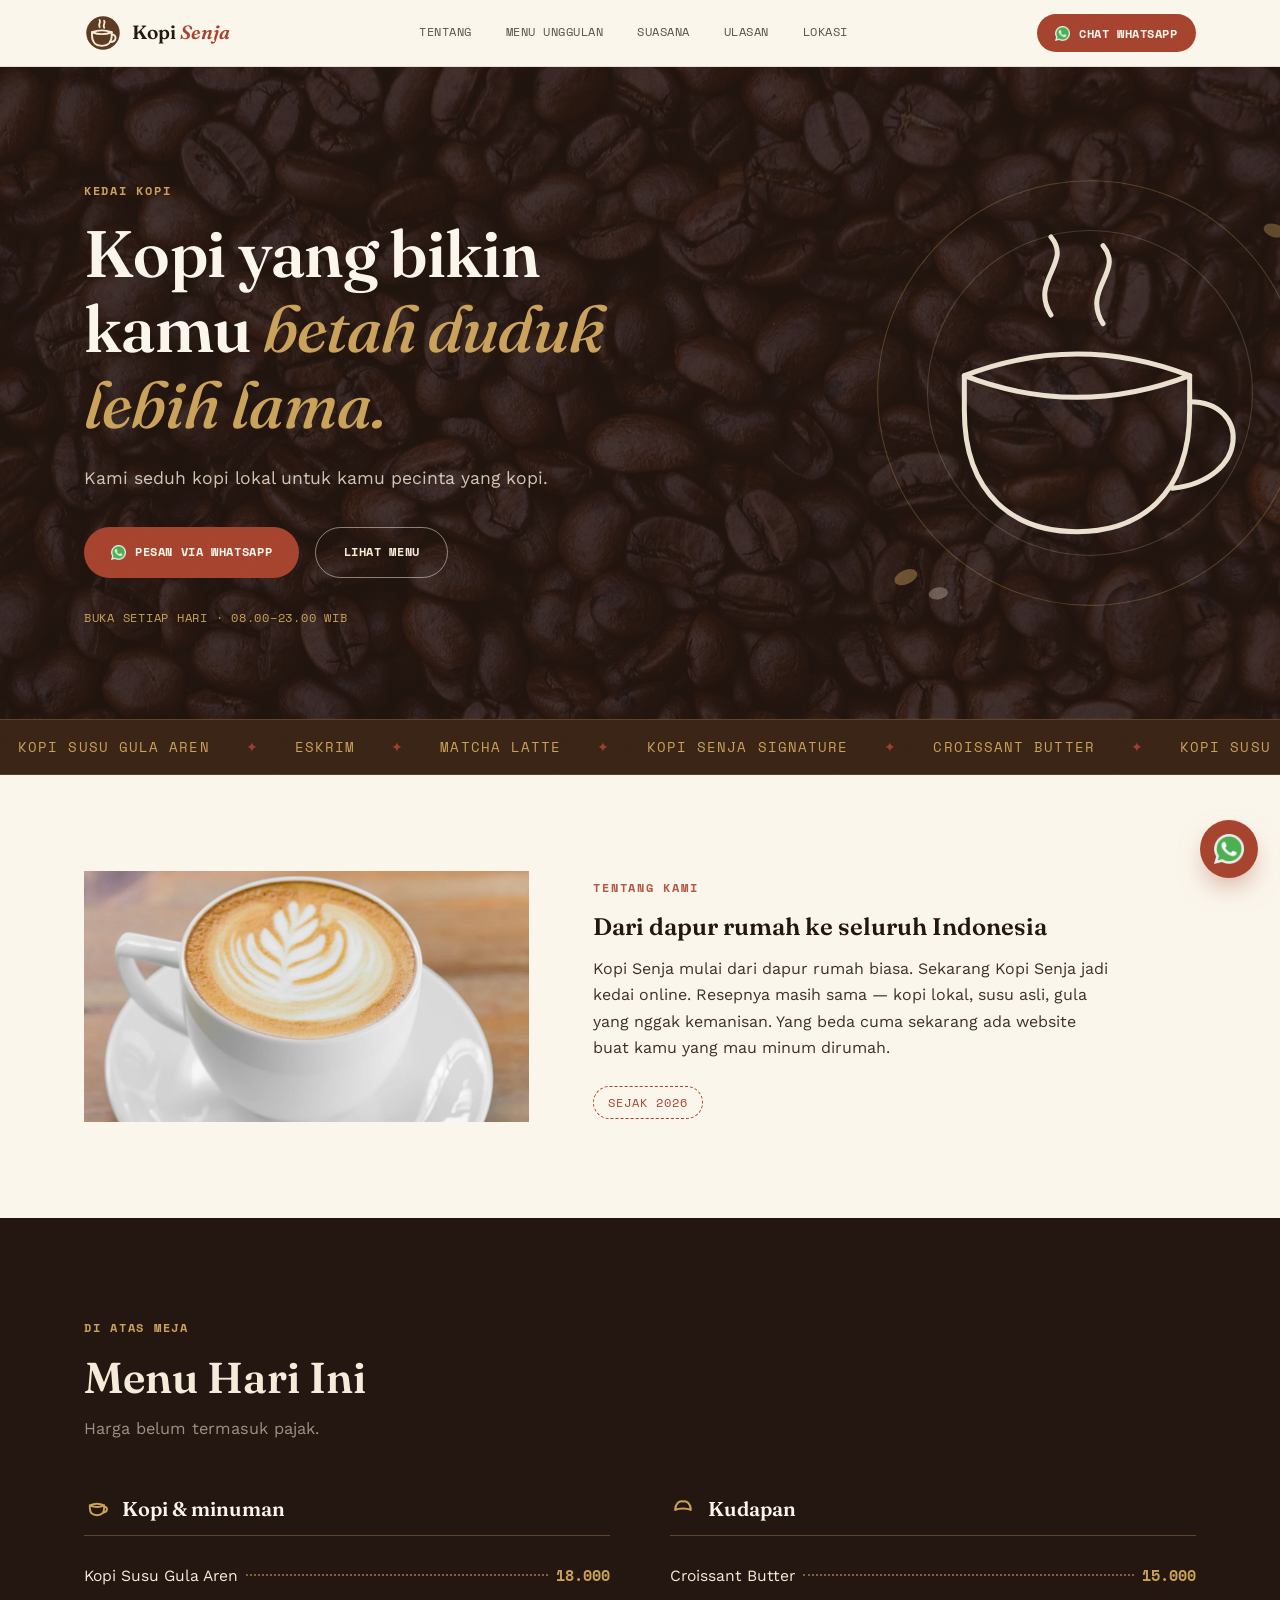
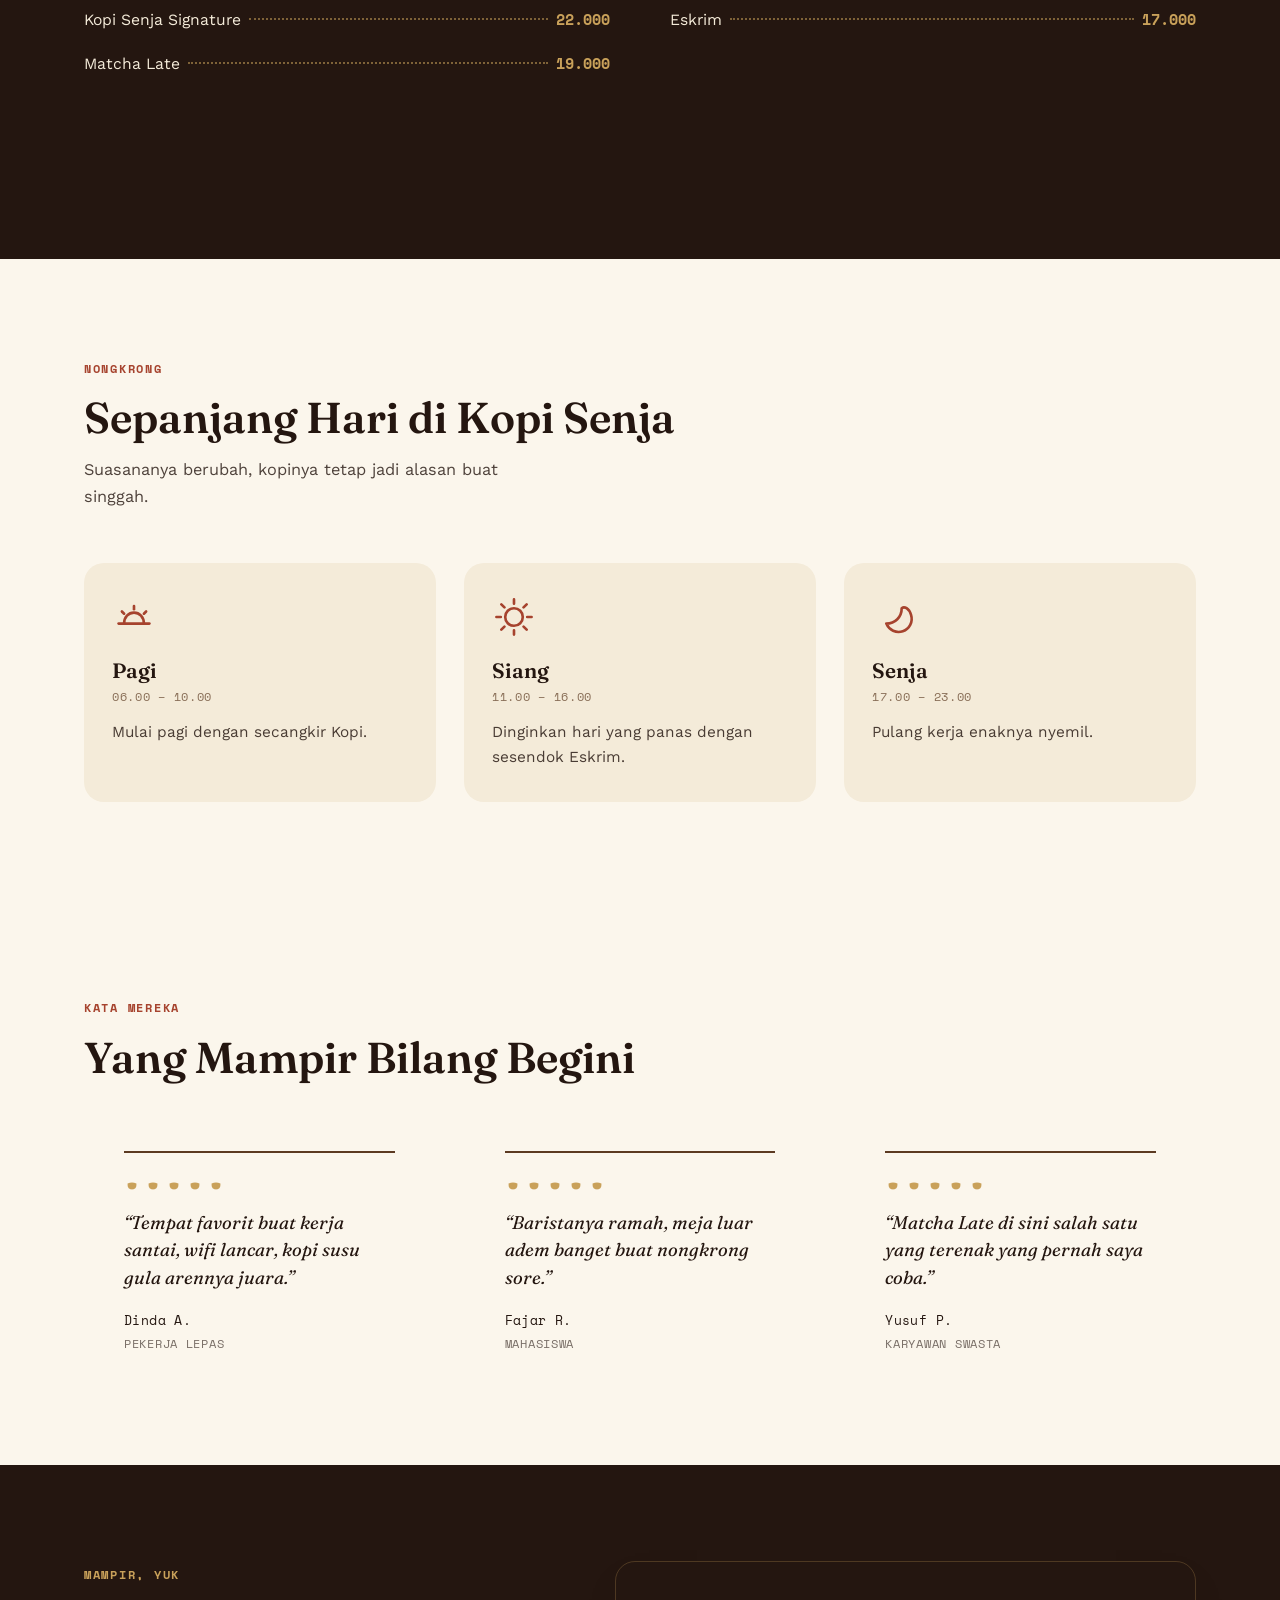
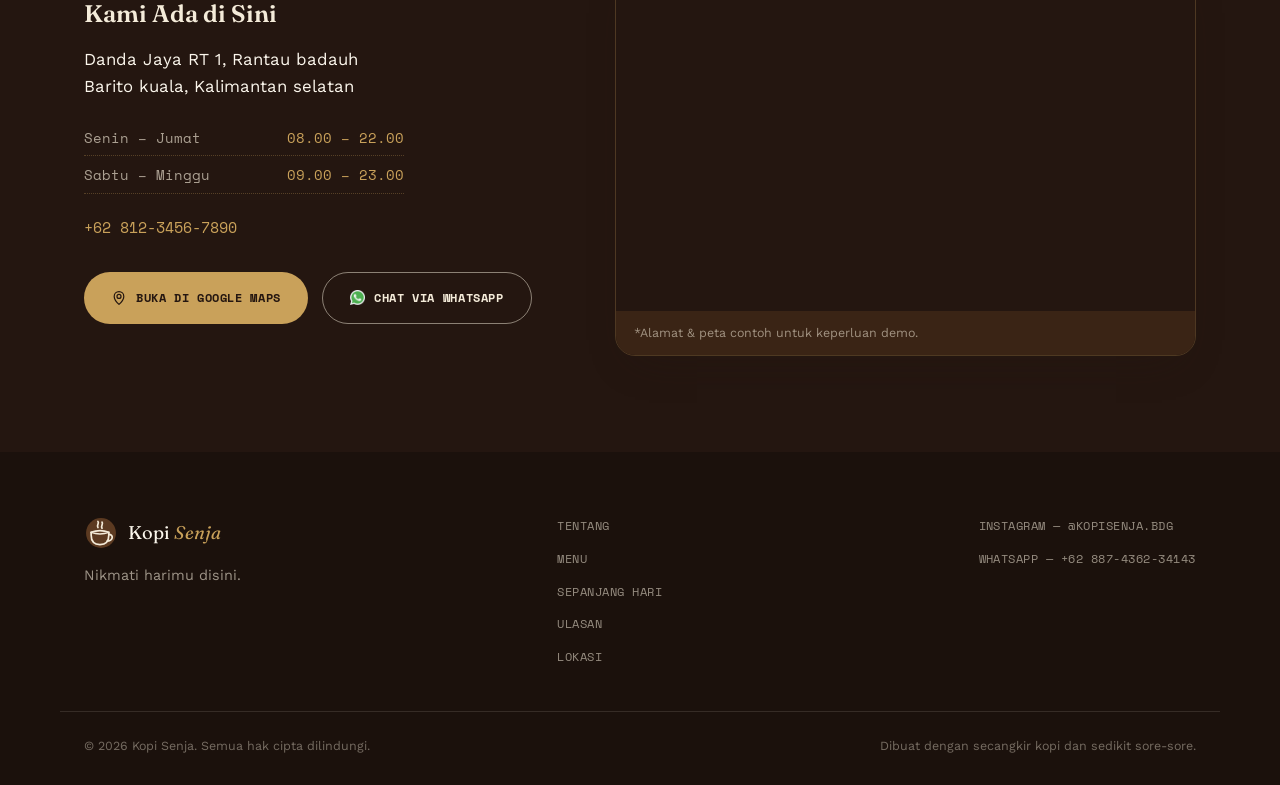
==== index.html @ 62e484fa "first commit" ====
<!DOCTYPE html>
<html lang="id">
<head>
<meta charset="UTF-8">
<meta name="viewport" content="width=device-width, initial-scale=1.0">
<title>Kopi Senja</title>
<meta name="description" content="Kopi Senja, kedai kopi.">
<link rel="icon" href="data:image/svg+xml,%3Csvg xmlns='http://www.w3.org/2000/svg' viewBox='0 0 100 100'%3E%3Ccircle cx='50' cy='50' r='44' fill='%235C3A21'/%3E%3Cg transform='translate(-3,8)' fill='none' stroke='%23F4EBD9' stroke-width='5' stroke-linecap='round' stroke-linejoin='round'%3E%3Cpath d='M24 40 Q50 50 76 40 Q50 30 24 40 Z'/%3E%3Cpath d='M24 40 V48 C24 68 36 76 50 76 C64 76 76 68 76 48 V40'/%3E%3Cpath d='M76 46 C90 46 90 64 72 66'/%3E%3Cpath d='M44 26 C39 18 49 14 44 8'/%3E%3Cpath d='M56 28 C51 20 61 16 56 10'/%3E%3C/g%3E%3C/svg%3E">
<link rel="preconnect" href="https://fonts.googleapis.com">
<link rel="preconnect" href="https://fonts.gstatic.com" crossorigin>
<link href="https://fonts.googleapis.com/css2?family=Fraunces:ital,opsz,wght@0,9..144,400;0,9..144,500;0,9..144,600;0,9..144,700;1,9..144,500;1,9..144,600&family=Work+Sans:wght@400;500;600;700&family=Space+Mono:wght@400;700&display=swap" rel="stylesheet">
<style>

  /* ---------- tokens ---------- */
  :root{
    --espresso:#241610;
    --bark-dark:#3A2415;
    --bark:#5C3A21;
    --cream:#F4EBD9;
    --paper:#FBF6EC;
    --cherry:#A6432E;
    --cherry-dark:#8A3624;
    --brass:#C9A15A;
    --brass-light:#DCC08B;
    --shadow: 0 18px 40px -20px rgba(36,22,16,.35);
  }

  *,*::before,*::after{box-sizing:border-box;}
  html{scroll-behavior:smooth;}
  body{
    margin:0;
    background:var(--paper);
    color:var(--espresso);
    font-family:'Work Sans',sans-serif;
    line-height:1.65;
    -webkit-font-smoothing:antialiased;
    overflow-x:hidden;
  }
  img,svg{display:block;max-width:100%;}
  a{color:inherit;text-decoration:none;}
  ul{list-style:none;margin:0;padding:0;}
  button{font:inherit;background:none;border:none;color:inherit;cursor:pointer;}
  h1,h2,h3{font-family:'Fraunces',serif;font-weight:600;line-height:1.15;margin:0;}
  p{margin:0;}
  em{font-style:italic;}

  body::before{
    content:"";position:fixed;inset:0;z-index:800;pointer-events:none;opacity:.045;mix-blend-mode:overlay;
    background-image:url("data:image/svg+xml,%3Csvg xmlns='http://www.w3.org/2000/svg' width='140' height='140'%3E%3Cfilter id='n'%3E%3CfeTurbulence type='fractalNoise' baseFrequency='0.85' numOctaves='2' stitchTiles='stitch'/%3E%3C/filter%3E%3Crect width='100%25' height='100%25' filter='url(%23n)'/%3E%3C/svg%3E");
  }

  :focus-visible{outline:2px solid var(--brass);outline-offset:3px;border-radius:4px;}

  .container{width:100%;max-width:1160px;margin-inline:auto;padding-inline:24px;}
  .section{padding-block:96px;}
  @media (max-width:768px){.section{padding-block:64px;}}

  .eyebrow{
    font-family:'Space Mono',monospace;font-weight:700;font-size:.78rem;
    letter-spacing:.14em;text-transform:uppercase;margin-bottom:14px;display:inline-block;
  }
  .on-light .eyebrow, .eyebrow--cherry{color:var(--cherry);}
  .on-dark .eyebrow, .eyebrow--brass{color:var(--brass);}

  .section__head{max-width:620px;margin-bottom:52px;}
  .section__head h2{font-size:clamp(2rem,3.6vw,2.7rem);}
  .section__sub{margin-top:14px;font-size:1.02rem;opacity:.8;max-width:46ch;}

  /* buttons */
  .btn{
    display:inline-flex;align-items:center;gap:.55rem;padding:.9rem 1.7rem;border-radius:100px;
    font-family:'Space Mono',monospace;font-weight:700;font-size:.78rem;letter-spacing:.05em;text-transform:uppercase;
    transition:transform .25s ease, background .25s ease, box-shadow .25s ease, border-color .25s ease;
    white-space:nowrap;
  }
  .btn svg{width:16px;height:16px;flex:none;}
  .btn--cherry{background:var(--cherry);color:var(--paper);}
  .btn--cherry:hover{background:var(--cherry-dark);transform:translateY(-2px);box-shadow:var(--shadow);}
  .btn--brass{background:var(--brass);color:var(--espresso);}
  .btn--brass:hover{background:var(--brass-light);transform:translateY(-2px);box-shadow:var(--shadow);}
  .btn--ghost{border:1.5px solid rgba(244,235,217,.5);color:var(--cream);}
  .btn--ghost:hover{background:rgba(244,235,217,.1);transform:translateY(-2px);border-color:var(--cream);}
  .btn--ghost-dark{border:1.5px solid rgba(36,22,16,.35);color:var(--espresso);}
  .btn--ghost-dark:hover{background:rgba(36,22,16,.06);transform:translateY(-2px);border-color:var(--espresso);}
  .btn--sm{padding:.6rem 1.15rem;font-size:.72rem;}

  /* ---------- nav ---------- */
  .nav{
    position:sticky;top:0;z-index:500;background:rgba(251,246,236,.86);backdrop-filter:blur(10px);
    border-bottom:1px solid rgba(92,58,33,.12);
  }
  .nav__inner{display:flex;align-items:center;justify-content:space-between;padding-block:14px;gap:20px;}
  .nav__brand{display:flex;align-items:center;gap:10px;flex:none;}
  .nav__brand svg{width:38px;height:38px;}
  .nav__name{font-family:'Fraunces',serif;font-weight:600;font-size:1.2rem;color:var(--espresso);}
  .nav__name em{color:var(--cherry);}
  .nav__links{display:flex;gap:30px;font-family:'Space Mono',monospace;font-size:.78rem;letter-spacing:.04em;text-transform:uppercase;}
  .nav__links a{padding:6px 2px;border-bottom:1.5px solid transparent;transition:border-color .2s ease,opacity .2s ease;opacity:.75;}
  .nav__links a:hover{opacity:1;border-color:var(--cherry);}
  .nav__actions{display:flex;align-items:center;gap:14px;flex:none;}
  .nav__toggle{display:none;flex-direction:column;gap:5px;padding:6px;flex:none;}
  .nav__toggle span{width:22px;height:2px;background:var(--espresso);border-radius:2px;transition:transform .25s ease, opacity .25s ease;}

  @media (max-width:880px){
    .nav__links{
      position:absolute;top:100%;left:0;right:0;flex-direction:column;gap:0;
      background:var(--paper);border-bottom:1px solid rgba(92,58,33,.12);
      max-height:0;overflow:hidden;transition:max-height .3s ease;
    }
    .nav__links.is-open{max-height:320px;}
    .nav__links a{padding:14px 24px;border-bottom:1px solid rgba(92,58,33,.08);width:100%;}
    .nav__toggle{display:flex;}
    .nav.is-open .nav__toggle span:nth-child(1){transform:translateY(7px) rotate(45deg);}
    .nav.is-open .nav__toggle span:nth-child(2){opacity:0;}
    .nav.is-open .nav__toggle span:nth-child(3){transform:translateY(-7px) rotate(-45deg);}
    .nav__actions .btn--sm span.btn-label{display:none;}
  }
  @media (max-width:560px){
    .nav__actions .btn--sm{padding:.6rem .75rem;}
  }

  /* ---------- hero ---------- */
  /* .hero{position:relative;background:var(--espresso);color:var(--cream);overflow:hidden;} */
  .hero{
  position:relative;color:var(--cream);overflow:hidden;
  background-image:linear-gradient(rgba(36,22,16,.82),rgba(36,22,16,.82)), url("resource/coffee.jpg");
  background-size:cover;
  background-position:center center;
  background-repeat:no-repeat;
}
  .hero__inner{position:relative;padding-block:110px 90px;}
  .hero__content{position:relative;z-index:2;max-width:600px;}
  .hero__title{font-size:clamp(2.5rem,5.4vw,4.1rem);color:var(--paper);letter-spacing:-.01em;}
  .hero__title em{color:var(--brass);font-weight:500;}
  .hero__sub{margin-top:22px;font-size:1.1rem;color:rgba(244,235,217,.82);max-width:44ch;}
  .hero__cta{display:flex;flex-wrap:wrap;gap:16px;margin-top:34px;}
  .hero__meta{margin-top:30px;font-family:'Space Mono',monospace;font-size:.78rem;letter-spacing:.06em;text-transform:uppercase;color:var(--brass);}

  .hero__art{position:absolute;right:-70px;top:50%;transform:translateY(-50%);width:520px;pointer-events:none;z-index:1;opacity:.95;}
  @media (max-width:1080px){.hero__art{width:400px;right:-110px;opacity:.5;}}
  @media (max-width:640px){.hero__art{width:270px;right:-90px;top:38%;opacity:.28;}}

  /* marquee */
  .marquee{background:var(--bark-dark);color:var(--brass);overflow:hidden;padding-block:14px;border-top:1px solid rgba(201,161,90,.25);border-bottom:1px solid rgba(201,161,90,.25);}
  .marquee__track{display:inline-flex;white-space:nowrap;animation:scrollLeft 32s linear infinite;}
  .marquee__track span{font-family:'Space Mono',monospace;font-size:.85rem;letter-spacing:.08em;text-transform:uppercase;padding-inline:18px;}
  .marquee__track span.sep{color:var(--cherry);opacity:.9;}
  @keyframes scrollLeft{from{transform:translateX(0);}to{transform:translateX(-50%);}}

  /* ---------- about ---------- */
  .about__grid{display:grid;grid-template-columns:.85fr 1.15fr;gap:64px;align-items:center;}
  .about__art{background:var(--cream);border-radius:22px;padding:36px;}
  .about__art svg{width:100%;height:auto;}
  .about__content p{margin-top:16px;max-width:52ch;opacity:.88;}
  .about__content p:first-of-type{margin-top:0;}
  .about__tag{
    display:inline-block;margin-top:24px;font-family:'Space Mono',monospace;font-size:.75rem;
    letter-spacing:.08em;text-transform:uppercase;color:var(--cherry);border:1.5px dashed var(--cherry);
    padding:6px 14px;border-radius:100px;
  }
  @media (max-width:860px){.about__grid{grid-template-columns:1fr;gap:40px;}.about__art{max-width:340px;margin-inline:auto;}}

  /* ---------- menu ---------- */
  .menu{background:var(--espresso);color:var(--cream);}
  .menu .section__sub{color:rgba(244,235,217,.72);}
  .menu__grid{display:grid;grid-template-columns:1fr 1fr;gap:44px 60px;}
  .menu__cat-head{display:flex;align-items:center;gap:12px;margin-bottom:18px;padding-bottom:14px;border-bottom:1px solid rgba(201,161,90,.35);}
  .menu__cat-head svg{width:26px;height:26px;color:var(--brass);flex:none;}
  .menu__cat-head h3{font-size:1.25rem;color:var(--paper);font-weight:600;}
  .menu-row{display:flex;align-items:baseline;gap:.5rem;padding-block:9px;}
  .menu-row .name{font-size:.98rem;color:var(--cream);}
  .menu-row .dots{flex:1;border-bottom:2px dotted rgba(201,161,90,.55);height:0;transform:translateY(-5px);}
  .menu-row .price{font-family:'Space Mono',monospace;font-size:.92rem;color:var(--brass);font-weight:700;}
  .menu__note{margin-top:52px;font-size:.95rem;color:rgba(244,235,217,.75);}
  .menu__note a{color:var(--brass);border-bottom:1px solid var(--brass);}
  @media (max-width:720px){.menu__grid{grid-template-columns:1fr;gap:38px;}}

  /* ---------- suasana (vignettes) ---------- */
  .suasana__grid{display:grid;grid-template-columns:repeat(3,1fr);gap:28px;}
  .suasana__card{background:var(--cream);border-radius:20px;padding:32px 28px;position:relative;}
  .suasana__card svg{width:44px;height:44px;color:var(--cherry);margin-bottom:20px;}
  .suasana__card h3{font-size:1.3rem;margin-bottom:4px;}
  .suasana__card .time{font-family:'Space Mono',monospace;font-size:.72rem;letter-spacing:.06em;color:var(--bark);opacity:.7;text-transform:uppercase;margin-bottom:14px;display:block;}
  .suasana__card p:last-child{opacity:.82;font-size:.96rem;}
  @media (max-width:860px){.suasana__grid{grid-template-columns:1fr;}}

  /* ---------- testimonials ---------- */
  .ulasan__grid{display:grid;grid-template-columns:repeat(3,1fr);gap:30px;}
  .ulasan__card{border-top:2px solid var(--bark);padding-top:24px;}
  .ulasan__rating{display:flex;gap:5px;margin-bottom:16px;}
  .ulasan__rating svg{width:16px;height:16px;color:var(--brass);}
  .ulasan__card blockquote{font-family:'Fraunces',serif;font-size:1.15rem;font-style:italic;line-height:1.5;margin:0;color:var(--espresso);}
  .ulasan__card figcaption{margin-top:18px;font-family:'Space Mono',monospace;font-size:.8rem;letter-spacing:.03em;}
  .ulasan__card figcaption span{display:block;opacity:.6;font-size:.75rem;margin-top:3px;text-transform:uppercase;letter-spacing:.06em;}
  @media (max-width:860px){.ulasan__grid{grid-template-columns:1fr;gap:36px;}}

  /* ---------- lokasi ---------- */
  .lokasi{background:var(--espresso);color:var(--cream);}
  .lokasi__grid{display:grid;grid-template-columns:.9fr 1.1fr;gap:56px;align-items:start;}
  .lokasi__address{margin-top:18px;font-size:1.05rem;color:var(--paper);}
  .lokasi__hours{margin-top:26px;display:flex;flex-direction:column;gap:8px;font-family:'Space Mono',monospace;font-size:.85rem;}
  .lokasi__hours div{display:flex;justify-content:space-between;max-width:320px;border-bottom:1px dotted rgba(201,161,90,.3);padding-bottom:6px;}
  .lokasi__hours span:first-child{color:rgba(244,235,217,.65);}
  .lokasi__hours span:last-child{color:var(--brass);}
  .lokasi__phone{margin-top:22px;font-family:'Space Mono',monospace;font-size:.92rem;color:var(--brass);}
  .lokasi__cta{display:flex;flex-wrap:wrap;gap:14px;margin-top:32px;}
  .lokasi__map{border-radius:20px;overflow:hidden;box-shadow:var(--shadow);border:1px solid rgba(201,161,90,.25);}
  .lokasi__map iframe{width:100%;height:340px;border:0;filter:grayscale(.15) contrast(1.02);}
  .lokasi__map-note{padding:12px 18px;font-size:.78rem;color:rgba(244,235,217,.55);background:var(--bark-dark);}
  @media (max-width:900px){.lokasi__grid{grid-template-columns:1fr;gap:36px;}}

  /* ---------- footer ---------- */
  .footer{background:#1B110C;color:rgba(244,235,217,.75);padding-block:64px 28px;}
  .footer__inner{display:flex;flex-wrap:wrap;justify-content:space-between;gap:40px;padding-bottom:44px;border-bottom:1px solid rgba(244,235,217,.12);}
  .footer__brand{display:flex;flex-direction:column;gap:14px;max-width:280px;}
  .footer__brand-top{display:flex;align-items:center;gap:10px;}
  .footer__brand-top svg{width:34px;height:34px;}
  .footer__brand-top span{font-family:'Fraunces',serif;font-size:1.15rem;color:var(--paper);}
  .footer__brand-top span em{color:var(--brass);}
  .footer__brand p{font-size:.9rem;opacity:.8;}
  .footer__links{display:flex;flex-direction:column;gap:12px;font-family:'Space Mono',monospace;font-size:.78rem;letter-spacing:.04em;text-transform:uppercase;}
  .footer__links a{opacity:.75;transition:opacity .2s ease;}
  .footer__links a:hover{opacity:1;color:var(--brass);}
  .footer__social{display:flex;flex-direction:column;gap:12px;font-family:'Space Mono',monospace;font-size:.78rem;letter-spacing:.04em;text-transform:uppercase;}
  .footer__social a{opacity:.75;}
  .footer__social a:hover{opacity:1;color:var(--brass);}
  .footer__bottom{display:flex;flex-wrap:wrap;justify-content:space-between;gap:10px;padding-top:24px;font-size:.78rem;opacity:.55;}

  /* floating WA */
  .floating-wa{
    position:fixed;right:22px;bottom:22px;z-index:600;width:58px;height:58px;border-radius:50%;
    background:var(--cherry);color:var(--paper);display:flex;align-items:center;justify-content:center;
    box-shadow:0 12px 28px -8px rgba(166,67,46,.55);transition:transform .25s ease, box-shadow .25s ease;
  }
  .floating-wa svg{width:26px;height:26px;}
  .floating-wa:hover{transform:translateY(-3px) scale(1.05);box-shadow:0 16px 34px -8px rgba(166,67,46,.65);}

  /* reveal on scroll */
  .reveal{opacity:0;transform:translateY(22px);transition:opacity .7s ease, transform .7s ease;}
  .reveal.is-visible{opacity:1;transform:translateY(0);}

  @media (prefers-reduced-motion:reduce){
    html{scroll-behavior:auto;}
    .reveal{opacity:1;transform:none;transition:none;}
    .marquee__track{animation:none;}
    .btn,.floating-wa{transition:none;}
  }
</style>
</head>
<body>

<!-- ============ NAV ============ -->
<header class="nav" id="nav">
  <div class="container nav__inner">
    <a href="#top" class="nav__brand" aria-label="Kopi Senja — beranda">
      <svg viewBox="0 0 100 100" aria-hidden="true">
        <circle cx="50" cy="50" r="44" fill="#5C3A21"/>
        <g transform="translate(-3,8)" fill="none" stroke="#F4EBD9" stroke-width="5" stroke-linecap="round" stroke-linejoin="round">
          <path d="M24 40 Q50 50 76 40 Q50 30 24 40 Z"/>
          <path d="M24 40 V48 C24 68 36 76 50 76 C64 76 76 68 76 48 V40"/>
          <path d="M76 46 C90 46 90 64 72 66"/>
          <path d="M44 26 C39 18 49 14 44 8"/>
          <path d="M56 28 C51 20 61 16 56 10"/>
        </g>
      </svg>
      <span class="nav__name">Kopi <em>Senja</em></span>
    </a>

    <nav class="nav__links" id="navLinks">
      <a href="#tentang">Tentang</a>
      <a href="#menu">Menu unggulan</a>
      <a href="#suasana">Suasana</a>
      <a href="#ulasan">Ulasan</a>
      <a href="#lokasi">Lokasi</a>
    </nav>

    <div class="nav__actions">
      <a class="btn btn--cherry btn--sm" href="https://wa.me/62887436234143?text=Halo%20Kopi%20Senja!%20Saya%20mau%20tanya-tanya%20soal%20menu%20ya." target="_blank" rel="noopener">
        <img src="resource\whatsapp.png" alt="whatsapp" style="width:15px;height:15px;">
        <span class="btn-label">Chat WhatsApp</span>
      </a>
      <button class="nav__toggle" id="navToggle" aria-label="Buka menu navigasi" aria-expanded="false">
        <span></span><span></span><span></span>
      </button>
    </div>
  </div>
</header>

<!-- ============ HERO ============ -->
<section class="hero" id="top">
  <div class="container hero__inner">
    <div class="hero__content">
      <p class="eyebrow eyebrow--brass">Kedai Kopi</p>
      <h1 class="hero__title">Kopi yang bikin kamu <em>betah duduk lebih lama.</em></h1>
      <p class="hero__sub">Kami seduh kopi lokal untuk kamu pecinta yang kopi.</p>
      <div class="hero__cta">
        <a class="btn btn--cherry" href="https://wa.me/62887436234143?text=Halo%20Kopi%20Senja!%20Saya%20mau%20pesan%20ya." target="_blank" rel="noopener">
          <img src="resource\whatsapp.png" alt="whatsapp" style="width:15px;height:15px;">
          Pesan via WhatsApp
        </a>
        <a class="btn btn--ghost" href="#menu">Lihat Menu</a>
      </div>
      <p class="hero__meta">Buka setiap hari · 08.00–23.00 WIB</p>
    </div>
  </div>

  <svg class="hero__art" viewBox="0 0 480 480" aria-hidden="true">
    <circle cx="240" cy="240" r="196" fill="none" stroke="#C9A15A" stroke-width="1" opacity=".3"/>
    <circle cx="240" cy="240" r="150" fill="none" stroke="#F4EBD9" stroke-width="1" opacity=".18"/>
    <g transform="translate(40,32) scale(4)">
      <g transform="translate(-3,8)" fill="none" stroke="#F4EBD9" stroke-width="5" stroke-linecap="round" stroke-linejoin="round">
        <path vector-effect="non-scaling-stroke" d="M24 40 Q50 50 76 40 Q50 30 24 40 Z"/>
        <path vector-effect="non-scaling-stroke" d="M24 40 V48 C24 68 36 76 50 76 C64 76 76 68 76 48 V40"/>
        <path vector-effect="non-scaling-stroke" d="M76 46 C90 46 90 64 72 66"/>
        <path vector-effect="non-scaling-stroke" d="M44 26 C39 18 49 14 44 8"/>
        <path vector-effect="non-scaling-stroke" d="M56 28 C51 20 61 16 56 10"/>
      </g>
    </g>
    <ellipse cx="70" cy="410" rx="11" ry="6.5" fill="#C9A15A" opacity=".45" transform="rotate(-24 70 410)"/>
    <ellipse cx="100" cy="425" rx="9" ry="5.5" fill="#F4EBD9" opacity=".3" transform="rotate(-10 100 425)"/>
    <ellipse cx="410" cy="90" rx="10" ry="6" fill="#C9A15A" opacity=".4" transform="rotate(18 410 90)"/>
  </svg>
</section>

<div class="marquee" aria-hidden="true">
  <div class="marquee__track">
    <span>Kopi Susu Gula Aren</span><span class="sep">✦</span>
    <span>Eskrim</span><span class="sep">✦</span>
    <span>Matcha Latte</span><span class="sep">✦</span>
    <span>Kopi Senja Signature</span><span class="sep">✦</span>
    <span>Croissant Butter</span><span class="sep">✦</span>
    <span>Kopi Susu Gula Aren</span><span class="sep">✦</span>
    <span>Vietnam Drip</span><span class="sep">✦</span>
    <span>Matcha Latte</span><span class="sep">✦</span>
    <span>Kopi Senja Signature</span><span class="sep">✦</span>
    <span>Croissant Butter</span><span class="sep">✦</span>
  </div>
</div>

<!-- ============ TENTANG ============ -->
<section class="about section on-light" id="tentang">
  <div class="container about__grid">
    <div >
        <img src="resource/latte.webp" alt="Latte art Kopi Senja" style="width:100%;height:100%;object-fit:cover;">
    </div>
    <div class="about__content reveal">
      <p class="eyebrow eyebrow--cherry">Tentang Kami</p>
      <h2>Dari dapur rumah ke seluruh Indonesia</h2>
      <p>Kopi Senja mulai dari dapur rumah biasa. Sekarang Kopi Senja jadi kedai online. Resepnya masih sama — kopi lokal, susu asli, gula yang nggak kemanisan. Yang beda cuma sekarang ada website buat kamu yang mau minum dirumah.</p>
      <span class="about__tag">Sejak 2026</span>
    </div>
  </div>
</section>

<!-- ============ MENU ============ -->
<section class="menu section" id="menu">
  <div class="container">
    <div class="section__head reveal">
      <p class="eyebrow eyebrow--brass">Di Atas Meja</p>
      <h2>Menu Hari Ini</h2>
      <p class="section__sub">Harga belum termasuk pajak.</p>
    </div>

    <div class="menu__grid">
      <div class="menu__cat reveal">
        <div class="menu__cat-head">
          <svg viewBox="0 0 40 40" fill="none" stroke="currentColor" stroke-width="3" stroke-linecap="round" stroke-linejoin="round"><path d="M9 16 Q20 21 31 16 Q20 11 9 16 Z"/><path d="M9 16 V20 C9 28 14 31 20 31 C26 31 31 28 31 20 V16"/><path d="M31 18 C37 18 37 26 30 27"/></svg>
          <h3>Kopi &amp; minuman</h3>
        </div>
        <div class="menu-row"><span class="name">Kopi Susu Gula Aren</span><span class="dots"></span><span class="price">18.000</span></div>
        <div class="menu-row"><span class="name">Kopi Senja Signature</span><span class="dots"></span><span class="price">22.000</span></div>
        <div class="menu-row"><span class="name">Matcha Late</span><span class="dots"></span><span class="price">19.000</span></div>
      </div>

      <div class="menu__cat reveal">
        <div class="menu__cat-head">
          <svg viewBox="0 0 40 40" fill="none" stroke="currentColor" stroke-width="3" stroke-linecap="round" stroke-linejoin="round"><path d="M8 23 C8 14 14 8 20 10 C26 8 32 14 32 23 C26 20 14 20 8 23 Z"/></svg>
          <h3>Kudapan</h3>
        </div>
        <div class="menu-row"><span class="name">Croissant Butter</span><span class="dots"></span><span class="price">15.000</span></div>
        <div class="menu-row"><span class="name">Eskrim</span><span class="dots"></span><span class="price">17.000</span></div>
      </div>
    </div>

    <p class="menu__note reveal">Menu lengkap &amp; promo harian ada di <a href="https://wa.me/62887436234143?text=Halo%20Kopi%20Senja%2C%20boleh%20minta%20menu%20lengkapnya%3F" target="_blank" rel="noopener">WhatsApp kami</a>.</p>
  </div>
</section>

<!-- ============ SEPANJANG HARI ============ -->
<section class="suasana section on-light" id="suasana">
  <div class="container">
    <div class="section__head reveal">
      <p class="eyebrow eyebrow--cherry">Nongkrong</p>
      <h2>Sepanjang Hari di Kopi Senja</h2>
      <p class="section__sub">Suasananya berubah, kopinya tetap jadi alasan buat singgah.</p>
    </div>
    <div class="suasana__grid">
      <div class="suasana__card reveal">
        <svg viewBox="0 0 40 40" fill="none" stroke="currentColor" stroke-width="2.4" stroke-linecap="round"><path d="M6 26 H34"/><path d="M11 26 C11 20 15 16 20 16 C25 16 29 20 29 26"/><path d="M20 10 V13"/><path d="M9 15 L11 17"/><path d="M31 15 L29 17"/></svg>
        <h3>Pagi</h3>
        <span class="time">06.00 – 10.00</span>
        <p>Mulai pagi dengan secangkir Kopi.</p>
      </div>
      <div class="suasana__card reveal">
        <svg viewBox="0 0 40 40" fill="none" stroke="currentColor" stroke-width="2.4" stroke-linecap="round"><circle cx="20" cy="20" r="8"/><path d="M20 4 V8 M20 32 V36 M4 20 H8 M32 20 H36 M8.5 8.5 L11.3 11.3 M28.7 28.7 L31.5 31.5 M31.5 8.5 L28.7 11.3 M11.3 28.7 L8.5 31.5"/></svg>
        <h3>Siang</h3>
        <span class="time">11.00 – 16.00</span>
        <p>Dinginkan hari yang panas dengan sesendok Eskrim.</p>
      </div>
      <div class="suasana__card reveal">
        <svg viewBox="0 0 40 40" fill="none" stroke="currentColor" stroke-width="2.4" stroke-linecap="round" stroke-linejoin="round"><path d="M27 12 C27 20 21 26 13 26 C15.5 32 22 35 28 33 C34 31 37.5 24.5 35.5 18 C33.5 12 29.5 10 27 12 Z"/></svg>
        <h3>Senja</h3>
        <span class="time">17.00 – 23.00</span>
        <p>Pulang kerja enaknya nyemil.</p>
      </div>
    </div>
  </div>
</section>

<!-- ============ ULASAN ============ -->
<section class="ulasan section on-light" id="ulasan">
  <div class="container">
    <div class="section__head reveal">
      <p class="eyebrow eyebrow--cherry">Kata Mereka</p>
      <h2>Yang Mampir Bilang Begini</h2>
    </div>
    <div class="ulasan__grid">
      <figure class="ulasan__card reveal">
        <div class="ulasan__rating" aria-label="5 dari 5 cangkir">
          <svg viewBox="0 0 40 40" fill="currentColor"><path d="M9 16 Q20 21 31 16 Q20 11 9 16 Z"/><path d="M9 16 V20 C9 28 14 31 20 31 C26 31 31 28 31 20 V16 Z"/></svg>
          <svg viewBox="0 0 40 40" fill="currentColor"><path d="M9 16 Q20 21 31 16 Q20 11 9 16 Z"/><path d="M9 16 V20 C9 28 14 31 20 31 C26 31 31 28 31 20 V16 Z"/></svg>
          <svg viewBox="0 0 40 40" fill="currentColor"><path d="M9 16 Q20 21 31 16 Q20 11 9 16 Z"/><path d="M9 16 V20 C9 28 14 31 20 31 C26 31 31 28 31 20 V16 Z"/></svg>
          <svg viewBox="0 0 40 40" fill="currentColor"><path d="M9 16 Q20 21 31 16 Q20 11 9 16 Z"/><path d="M9 16 V20 C9 28 14 31 20 31 C26 31 31 28 31 20 V16 Z"/></svg>
          <svg viewBox="0 0 40 40" fill="currentColor"><path d="M9 16 Q20 21 31 16 Q20 11 9 16 Z"/><path d="M9 16 V20 C9 28 14 31 20 31 C26 31 31 28 31 20 V16 Z"/></svg>
        </div>
        <blockquote>“Tempat favorit buat kerja santai, wifi lancar, kopi susu gula arennya juara.”</blockquote>
        <figcaption>Dinda A.<span>Pekerja Lepas</span></figcaption>
      </figure>

      <figure class="ulasan__card reveal">
        <div class="ulasan__rating" aria-label="5 dari 5 cangkir">
          <svg viewBox="0 0 40 40" fill="currentColor"><path d="M9 16 Q20 21 31 16 Q20 11 9 16 Z"/><path d="M9 16 V20 C9 28 14 31 20 31 C26 31 31 28 31 20 V16 Z"/></svg>
          <svg viewBox="0 0 40 40" fill="currentColor"><path d="M9 16 Q20 21 31 16 Q20 11 9 16 Z"/><path d="M9 16 V20 C9 28 14 31 20 31 C26 31 31 28 31 20 V16 Z"/></svg>
          <svg viewBox="0 0 40 40" fill="currentColor"><path d="M9 16 Q20 21 31 16 Q20 11 9 16 Z"/><path d="M9 16 V20 C9 28 14 31 20 31 C26 31 31 28 31 20 V16 Z"/></svg>
          <svg viewBox="0 0 40 40" fill="currentColor"><path d="M9 16 Q20 21 31 16 Q20 11 9 16 Z"/><path d="M9 16 V20 C9 28 14 31 20 31 C26 31 31 28 31 20 V16 Z"/></svg>
          <svg viewBox="0 0 40 40" fill="currentColor"><path d="M9 16 Q20 21 31 16 Q20 11 9 16 Z"/><path d="M9 16 V20 C9 28 14 31 20 31 C26 31 31 28 31 20 V16 Z"/></svg>
        </div>
        <blockquote>“Baristanya ramah, meja luar adem banget buat nongkrong sore.”</blockquote>
        <figcaption>Fajar R.<span>Mahasiswa</span></figcaption>
      </figure>

      <figure class="ulasan__card reveal">
        <div class="ulasan__rating" aria-label="5 dari 5 cangkir">
          <svg viewBox="0 0 40 40" fill="currentColor"><path d="M9 16 Q20 21 31 16 Q20 11 9 16 Z"/><path d="M9 16 V20 C9 28 14 31 20 31 C26 31 31 28 31 20 V16 Z"/></svg>
          <svg viewBox="0 0 40 40" fill="currentColor"><path d="M9 16 Q20 21 31 16 Q20 11 9 16 Z"/><path d="M9 16 V20 C9 28 14 31 20 31 C26 31 31 28 31 20 V16 Z"/></svg>
          <svg viewBox="0 0 40 40" fill="currentColor"><path d="M9 16 Q20 21 31 16 Q20 11 9 16 Z"/><path d="M9 16 V20 C9 28 14 31 20 31 C26 31 31 28 31 20 V16 Z"/></svg>
          <svg viewBox="0 0 40 40" fill="currentColor"><path d="M9 16 Q20 21 31 16 Q20 11 9 16 Z"/><path d="M9 16 V20 C9 28 14 31 20 31 C26 31 31 28 31 20 V16 Z"/></svg>
          <svg viewBox="0 0 40 40" fill="currentColor"><path d="M9 16 Q20 21 31 16 Q20 11 9 16 Z"/><path d="M9 16 V20 C9 28 14 31 20 31 C26 31 31 28 31 20 V16 Z"/></svg>
        </div>
        <blockquote>“Matcha Late di sini salah satu yang terenak yang pernah saya coba.”</blockquote>
        <figcaption>Yusuf P.<span>Karyawan Swasta</span></figcaption>
      </figure>
    </div>
  </div>
</section>

<!-- ============ LOKASI ============ -->
<section class="lokasi section" id="lokasi">
  <div class="container lokasi__grid">
    <div class="lokasi__content reveal">
      <p class="eyebrow eyebrow--brass">Mampir, Yuk</p>
      <h2>Kami Ada di Sini</h2>
      <p class="lokasi__address">Danda Jaya RT 1, Rantau badauh<br>Barito kuala, Kalimantan selatan</p>

      <div class="lokasi__hours">
        <div><span>Senin – Jumat</span><span>08.00 – 22.00</span></div>
        <div><span>Sabtu – Minggu</span><span>09.00 – 23.00</span></div>
      </div>

      <p class="lokasi__phone">+62 812-3456-7890</p>

      <div class="lokasi__cta">
        <a class="btn btn--brass" href="https://www.google.com/maps/search/?api=1&query=Danda+Jaya+RT.+1,+Rantau+Badauh,+Barito+Kuala+Kalimantan+Selatan" target="_blank" rel="noopener">
          <svg viewBox="0 0 40 40" fill="none" stroke="currentColor" stroke-width="3" stroke-linecap="round" stroke-linejoin="round"><path d="M20 36 C20 36 32 25 32 16 C32 9 26.6 4 20 4 C13.4 4 8 9 8 16 C8 25 20 36 20 36 Z"/><circle cx="20" cy="16" r="5"/></svg>
          Buka di Google Maps
        </a>
        <a class="btn btn--ghost" href="https://wa.me/62887436234143?text=Halo%20Kopi%20Senja!%20Saya%20mau%20tanya%20soal%20lokasi." target="_blank" rel="noopener"><img src="resource\whatsapp.png" alt="whatsapp" style="width:15px;height:15px;"> Chat via WhatsApp</a>
      </div>
    </div>

    <div class="lokasi__map reveal">
      <iframe src="https://www.google.com/maps?q=Danda+Jaya+RT.+1,+Rantau+Badauh,+Barito+Kuala+Kalimantan+Selatan&output=embed" loading="lazy" referrerpolicy="no-referrer-when-downgrade" title="Peta lokasi Kopi Senja"></iframe>
      <p class="lokasi__map-note">*Alamat &amp; peta contoh untuk keperluan demo.</p>
    </div>
  </div>
</section>

<!-- ============ FOOTER ============ -->
<footer class="footer">
  <div class="container footer__inner">
    <div class="footer__brand">
      <div class="footer__brand-top">
        <svg viewBox="0 0 100 100" aria-hidden="true">
          <circle cx="50" cy="50" r="44" fill="#5C3A21"/>
          <g transform="translate(-3,8)" fill="none" stroke="#F4EBD9" stroke-width="5" stroke-linecap="round" stroke-linejoin="round">
            <path d="M24 40 Q50 50 76 40 Q50 30 24 40 Z"/>
            <path d="M24 40 V48 C24 68 36 76 50 76 C64 76 76 68 76 48 V40"/>
            <path d="M76 46 C90 46 90 64 72 66"/>
            <path d="M44 26 C39 18 49 14 44 8"/>
            <path d="M56 28 C51 20 61 16 56 10"/>
          </g>
        </svg>
        <span>Kopi <em>Senja</em></span>
      </div>
      <p>Nikmati harimu disini.</p>
    </div>

    <nav class="footer__links">
      <a href="#tentang">Tentang</a>
      <a href="#menu">Menu</a>
      <a href="#suasana">Sepanjang Hari</a>
      <a href="#ulasan">Ulasan</a>
      <a href="#lokasi">Lokasi</a>
    </nav>

    <div class="footer__social">
      <a href="#" target="_blank" rel="noopener">Instagram — @kopisenja.bdg</a>
      <a href="https://wa.me/62887436234143" target="_blank" rel="noopener">WhatsApp — +62 887-4362-34143</a>
    </div>
  </div>

  <div class="container footer__bottom">
    <p>© 2026 Kopi Senja. Semua hak cipta dilindungi.</p>
    <p>Dibuat dengan secangkir kopi dan sedikit sore-sore.</p>
  </div>
</footer>

<a class="floating-wa" href="https://wa.me/62887436234143?text=Halo%20Kopi%20Senja!%20Saya%20mau%20tanya%20ya." target="_blank" rel="noopener" aria-label="Chat via WhatsApp">
  <img src="resource\whatsapp.png" alt="whatsapp" style="width:30px;height:30px;">
</a>

<script>
  // mobile nav toggle
  const nav = document.getElementById('nav');
  const navToggle = document.getElementById('navToggle');
  const navLinks = document.getElementById('navLinks');
  navToggle.addEventListener('click', () => {
    const isOpen = nav.classList.toggle('is-open');
    navLinks.classList.toggle('is-open');
    navToggle.setAttribute('aria-expanded', isOpen ? 'true' : 'false');
  });
  navLinks.querySelectorAll('a').forEach(link => {
    link.addEventListener('click', () => {
      nav.classList.remove('is-open');
      navLinks.classList.remove('is-open');
      navToggle.setAttribute('aria-expanded', 'false');
    });
  });

  // scroll reveal
  const reduceMotion = window.matchMedia('(prefers-reduced-motion: reduce)').matches;
  if (!reduceMotion && 'IntersectionObserver' in window) {
    const io = new IntersectionObserver((entries) => {
      entries.forEach(entry => {
        if (entry.isIntersecting) {
          entry.target.classList.add('is-visible');
          io.unobserve(entry.target);
        }
      });
    }, { threshold: 0.15, rootMargin: '0px 0px -40px 0px' });
    document.querySelectorAll('.reveal').forEach(el => io.observe(el));
  } else {
    document.querySelectorAll('.reveal').forEach(el => el.classList.add('is-visible'));
  }
</script>
</body>
</html>
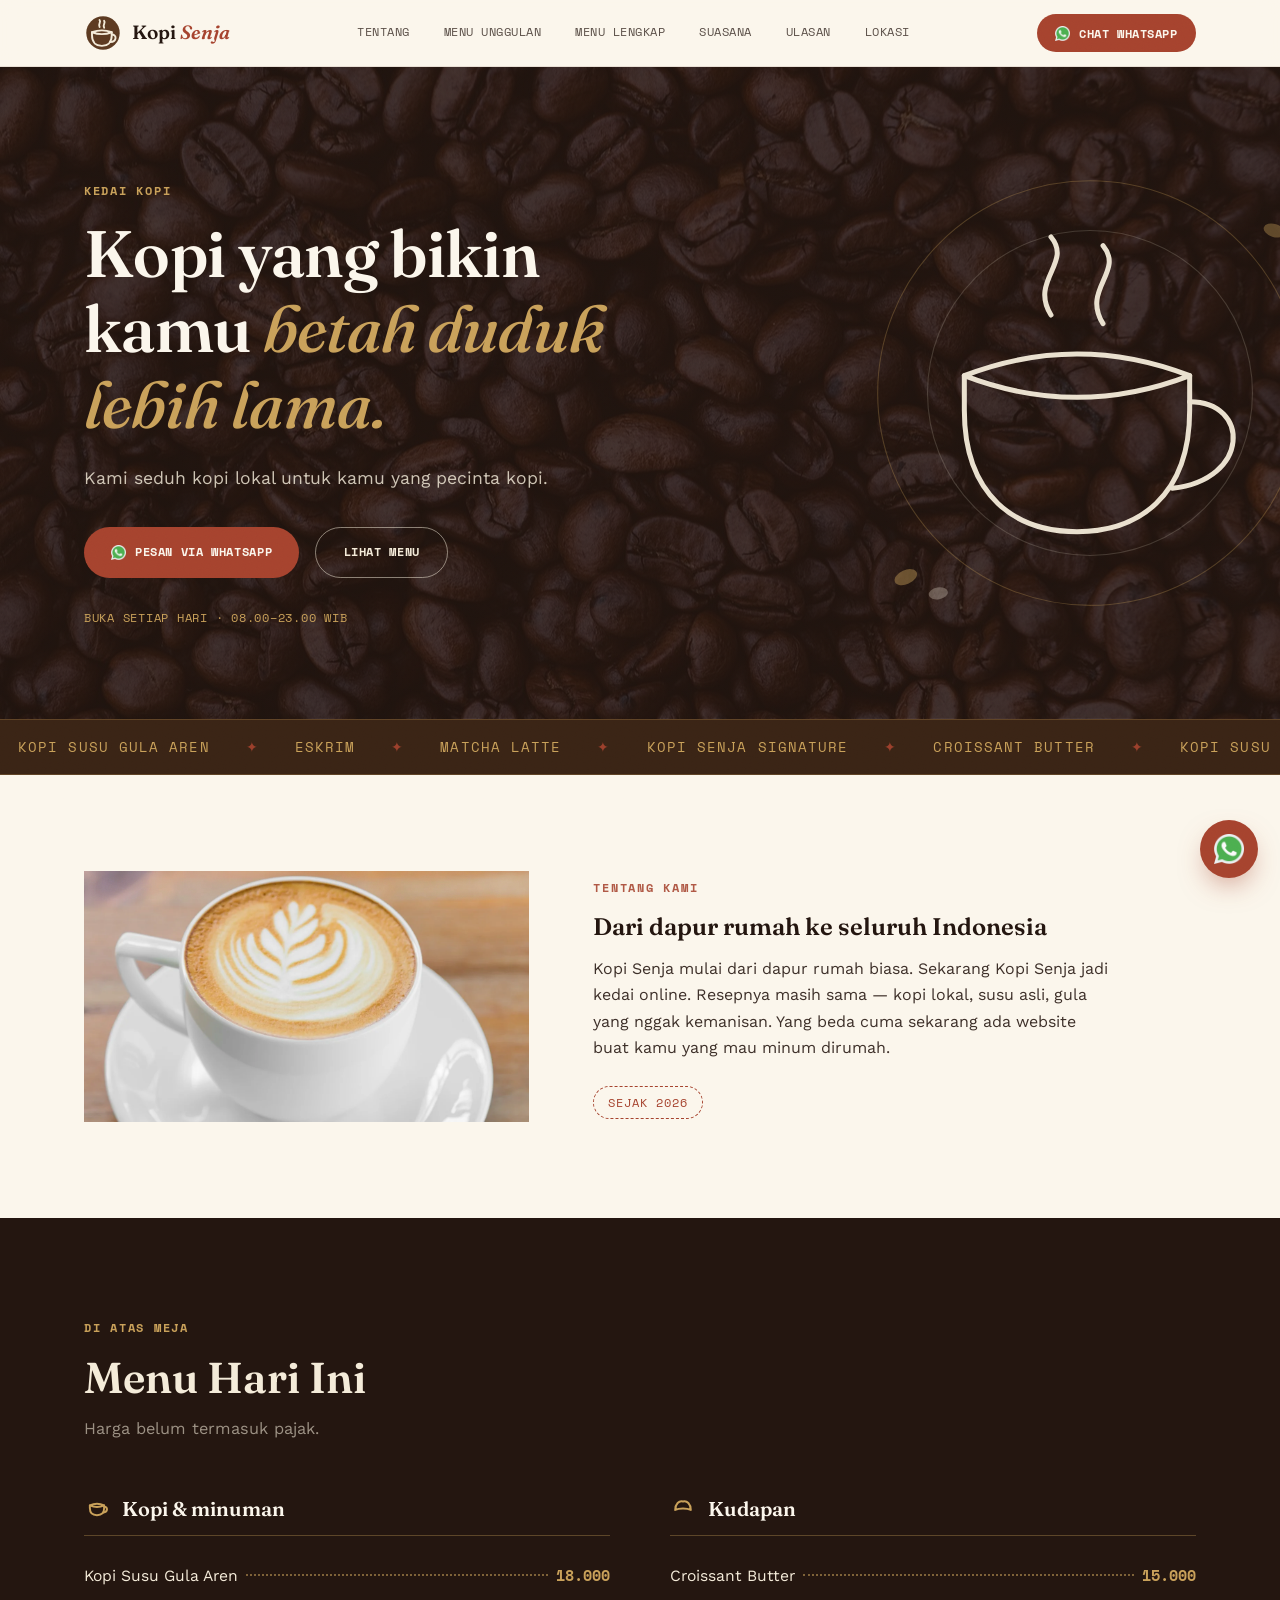
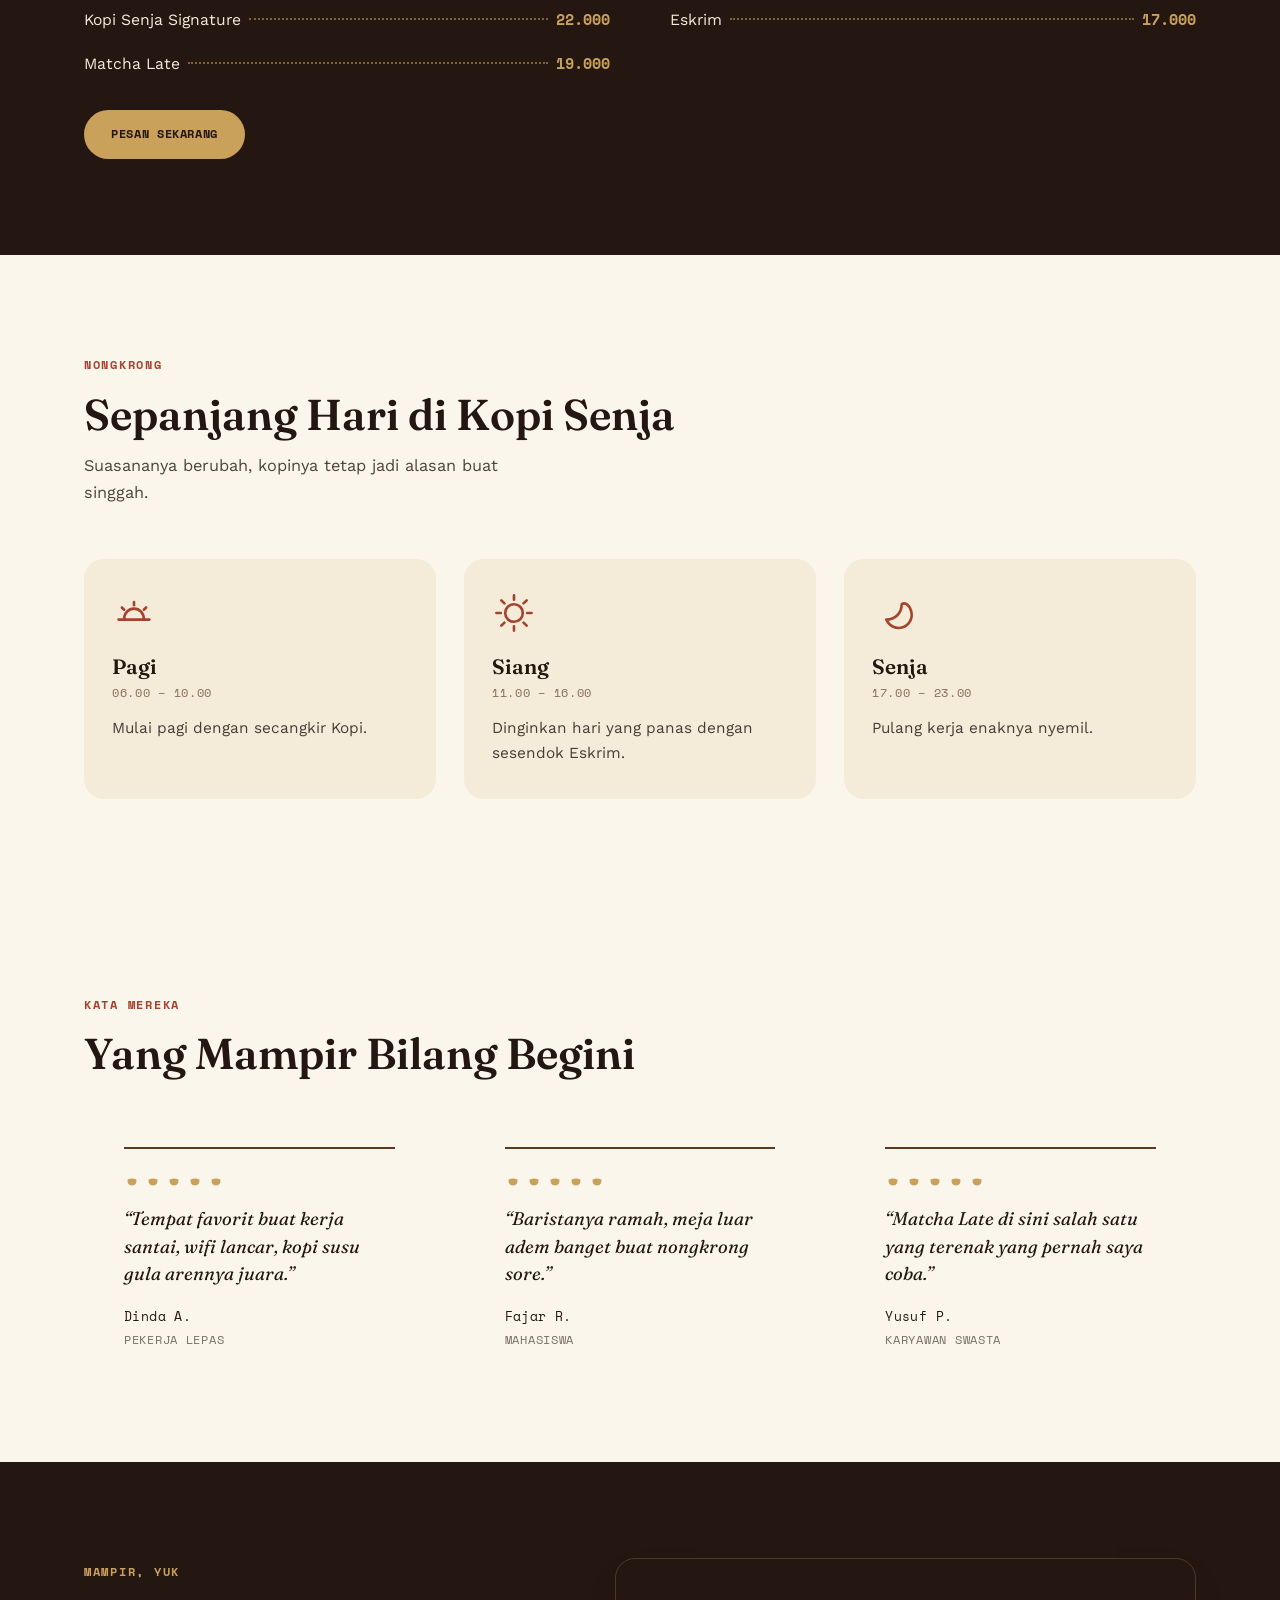
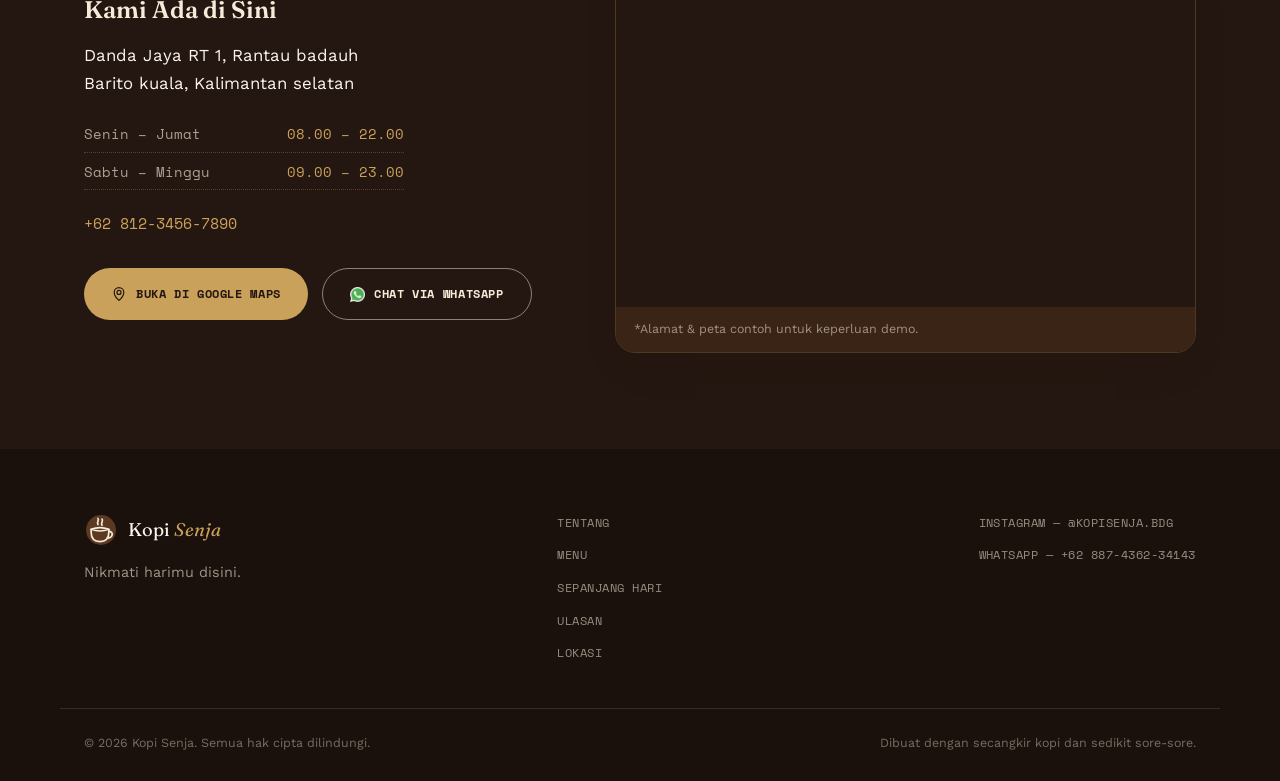
==== commit 1289d617: "add menu" ====
--- a/index.html
+++ b/index.html
@@ -1,4 +1,4 @@
-<!DOCTYPE html>
+<!DOCTYPE html> 
 <html lang="id">
 <head>
 <meta charset="UTF-8">
@@ -269,6 +269,7 @@
     <nav class="nav__links" id="navLinks">
       <a href="#tentang">Tentang</a>
       <a href="#menu">Menu unggulan</a>
+      <a href="menu.html">Menu Lengkap</a>
       <a href="#suasana">Suasana</a>
       <a href="#ulasan">Ulasan</a>
       <a href="#lokasi">Lokasi</a>
@@ -292,7 +293,7 @@
     <div class="hero__content">
       <p class="eyebrow eyebrow--brass">Kedai Kopi</p>
       <h1 class="hero__title">Kopi yang bikin kamu <em>betah duduk lebih lama.</em></h1>
-      <p class="hero__sub">Kami seduh kopi lokal untuk kamu pecinta yang kopi.</p>
+      <p class="hero__sub">Kami seduh kopi lokal untuk kamu yang pecinta kopi.</p>
       <div class="hero__cta">
         <a class="btn btn--cherry" href="https://wa.me/62887436234143?text=Halo%20Kopi%20Senja!%20Saya%20mau%20pesan%20ya." target="_blank" rel="noopener">
           <img src="resource\whatsapp.png" alt="whatsapp" style="width:15px;height:15px;">
@@ -382,7 +383,9 @@
       </div>
     </div>
 
-    <p class="menu__note reveal">Menu lengkap &amp; promo harian ada di <a href="https://wa.me/62887436234143?text=Halo%20Kopi%20Senja%2C%20boleh%20minta%20menu%20lengkapnya%3F" target="_blank" rel="noopener">WhatsApp kami</a>.</p>
+    <div class="reveal" style="margin-top:24px;display:flex;gap:14px;flex-wrap:wrap;">
+      <a class="btn btn--brass" href="menu.html">Pesan Sekarang</a>
+    </div>
   </div>
 </section>
 
